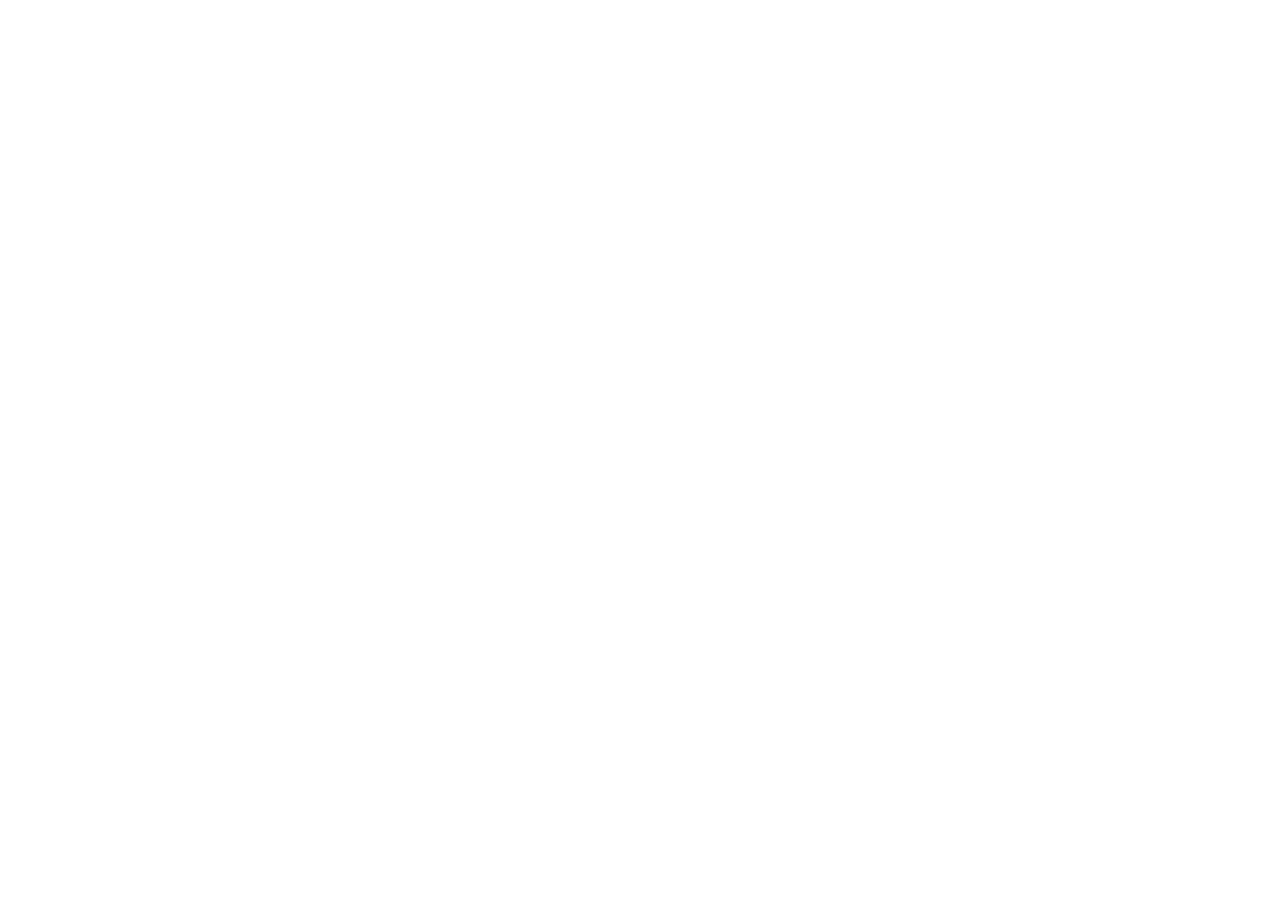
==== enroll.html @ 3b0930cd "Merge pull request #9 from jhakezebedee/fix-skeleton" ====
<!DOCTYPE html>
<html lang="en">
<head>
    <meta charset="UTF-8">
    <meta name="viewport" content="width=device-width, initial-scale=1.0">
    <title>Enroll</title>
    <link rel="stylesheet" href="./css/global.css">
    <link rel="stylesheet" href="./css/enroll.css">
</head>
<body>
    <!-- REMEMBER TO PUT CONTAINERS INSIDE EACH SECTION LIKE IN INDEX.HTML -->
</body>
</html>
---- css/global.css ----
* {
    font-family: -apple-system, BlinkMacSystemFont, 'Segoe UI', Roboto, Oxygen, Ubuntu, Cantarell, 'Open Sans', 'Helvetica Neue', sans-serif;
    box-sizing: border-box;
    padding: 0;
    margin: 0;
}

.container {
    margin: 0 auto;
}

@media (min-width: 576px) {
    .container {
        width: 540px;
    }
}

@media (min-width: 768px) {
    .container {
        width: 720px;
    }
}

@media (min-width: 992px) {
    .container {
        width: 960px;
    }
}

@media (min-width: 1200px) {
    .container {
        width: 1140px;
    }
}

header .container {
    display: flex;
    padding-top: 16px;
    padding-bottom: 16px;
    justify-content: space-between;
}

header img {
    max-height: 25px;
}

header li {
    display: inline;
}
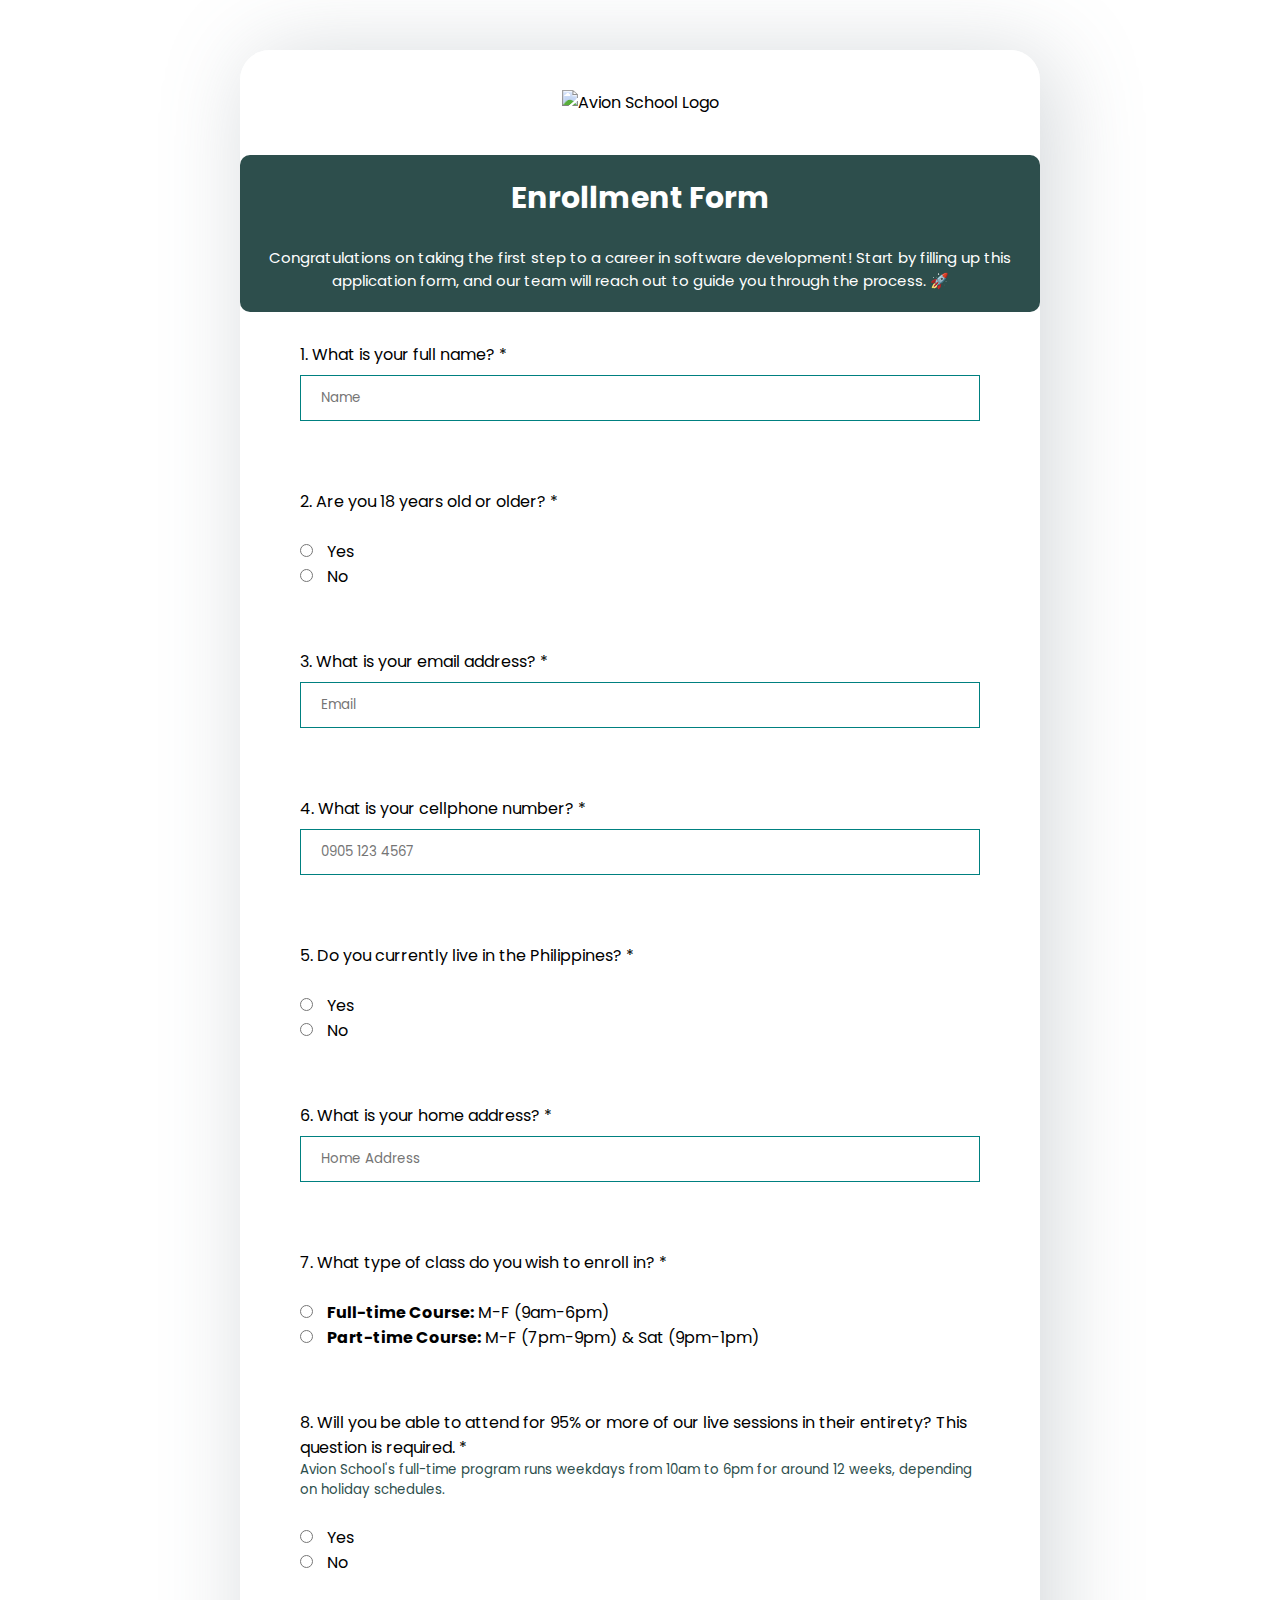
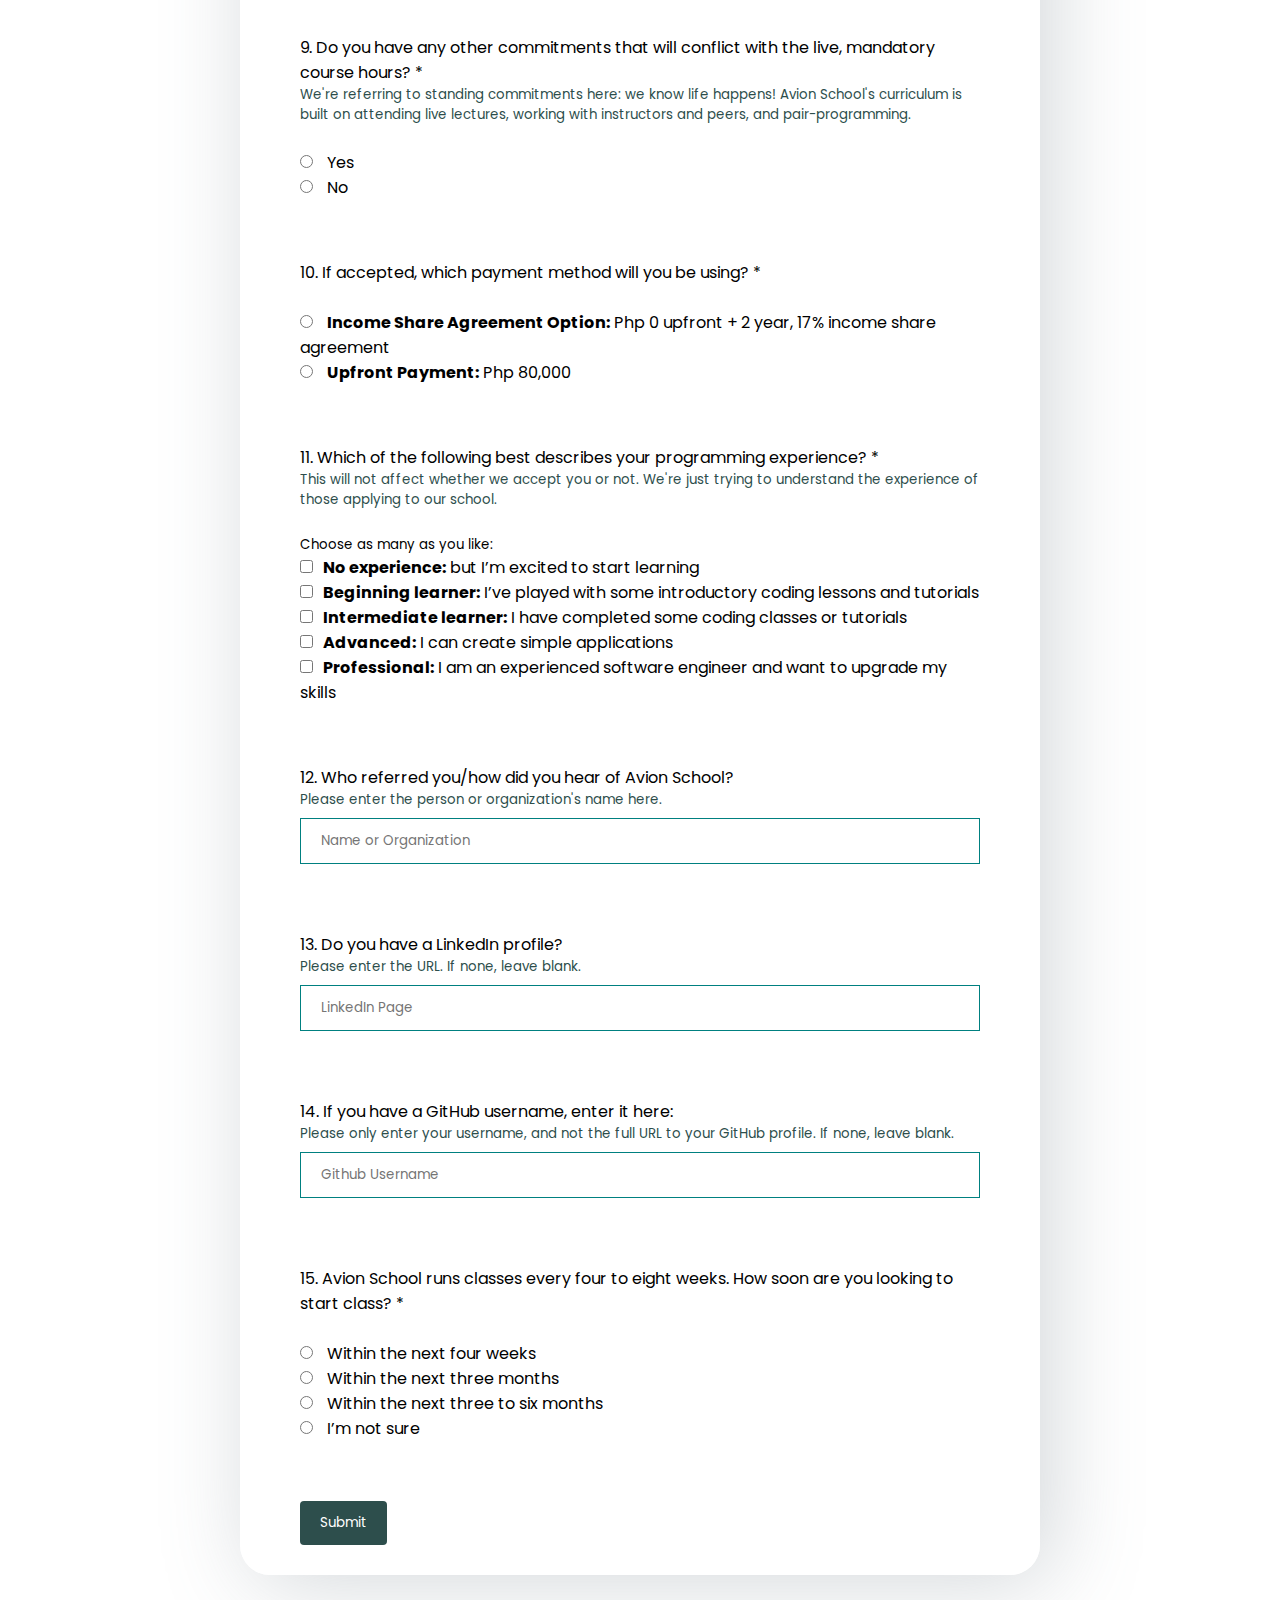
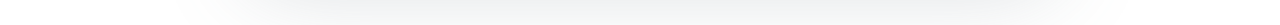
==== commit edd684ca: "finished enroll.html and enroll.css" ====
--- a/enroll.html
+++ b/enroll.html
@@ -3,11 +3,149 @@
 <head>
     <meta charset="UTF-8">
     <meta name="viewport" content="width=device-width, initial-scale=1.0">
-    <title>Enroll</title>
+    <title>Enrollment Form | Avion School</title>
     <link rel="stylesheet" href="./css/global.css">
     <link rel="stylesheet" href="./css/enroll.css">
+    <link rel="icon" href="assets/favicon.png" type="image/x-icon">
 </head>
 <body>
     <!-- REMEMBER TO PUT CONTAINERS INSIDE EACH SECTION LIKE IN INDEX.HTML -->
+    <section id="surveyForm">
+        <div class="surveyFormTop">
+            <div class="surveyLogo">
+                <img src="assets/avion_school_logo.png" alt="Avion School Logo">
+
+            </div>
+
+            <div class="formIntro">
+            <h1>Enrollment Form</h1>
+            <br>
+            <h2>Congratulations on taking the first step to a career in software development! Start by filling up this application form, and our team will reach out to guide you through the process. 🚀</h2>
+            </div>
+            
+        </div>
+      
+    
+         <form action="index.html" method="post">
+    
+            <div class="form-group">
+                <p>1. What is your full name? *</p>
+                <input type="text" name="name" class="full-name" placeholder="Name"><br>
+            </div>
+
+            <div class="form-group">
+                <p>2. Are you 18 years old or older? *</p><br>
+                <input type="radio" name="age18" id="yes" value="yes" class="input-radio">
+                <label for="yes">Yes</label><br>
+                <input type="radio" name="age18" id="no" value="no" class="input-radio">
+                <label for="no">No</label><br>
+            </div>
+    
+            <div class="form-group">
+                <p>3. What is your email address? *</p>
+                <input type="email" name="email" class="e-mail" placeholder="Email"><br>
+            </div>
+    
+            <div class="form-group">
+                <p>4. What is your cellphone number? *</p>
+                <input type="tel" name="cellphoneNumber" class="cellphone-number" placeholder="0905 123 4567"><br>
+            </div>
+
+            <div class="form-group">
+                <p>5. Do you currently live in the Philippines? *</p><br>
+                <input type="radio" name="liveinph" id="yes" value="yes" class="input-radio">
+                <label for="yes">Yes</label><br>
+                <input type="radio" name="liveinph" id="no" value="no" class="input-radio">
+                <label for="no">No</label><br>
+            </div>
+
+            <div class="form-group">
+                <p>6. What is your home address? *</p>
+                <input type="text" name="homeAddress" class="home-address" placeholder="Home Address"><br>
+            </div>
+
+            <div class="form-group">
+                <p>7. What type of class do you wish to enroll in? *</p><br>
+                <input type="radio" name="classtype" id="full-time" value="full-time" class="input-radio">
+                <label for="full-time"><span><strong>Full-time Course:</strong></span> M-F (9am-6pm)</label><br>
+                <input type="radio" name="classtype" id="part-time" value="part-time" class="input-radio">
+                <label for="part-time"><span><strong>Part-time Course:</strong></span> M-F (7pm-9pm) & Sat (9pm-1pm)</label><br>
+            </div>
+
+            <div class="form-group">
+                <p>8. Will you be able to attend for 95% or more of our live sessions in their entirety? This question is required. *</p>
+                <p class="secondpar">Avion School's full-time program runs weekdays from 10am to 6pm for around 12 weeks, depending on holiday schedules. </p><br>
+                <input type="radio" name="attend" id="yes" value="yes" class="input-radio">
+                <label for="yes">Yes</label><br>
+                <input type="radio" name="attend" id="no" value="no" class="input-radio">
+                <label for="no">No</label><br>
+            </div>
+
+            <div class="form-group">
+                <p>9. Do you have any other commitments that will conflict with the live, mandatory course hours? *</p>
+                <p class="secondpar">We're referring to standing commitments here: we know life happens! Avion School's curriculum is built on attending live lectures, working with instructors and peers, and pair-programming.</p><br>
+                <input type="radio" name="commitments" id="yes" value="yes" class="input-radio">
+                <label for="yes">Yes</label><br>
+                <input type="radio" name="commitments" id="no" value="no" class="input-radio">
+                <label for="no">No</label><br>
+            </div>
+
+            <div class="form-group">
+                <p>10. If accepted, which payment method will you be using? *</p><br>
+                <input type="radio" name="payment" id="income-share" value="income-share" class="input-radio">
+                <label for="income-share"><span><strong>Income Share Agreement Option:</strong></span> Php 0 upfront + 2 year, 17% income share agreement</label><br>
+                <input type="radio" name="payment" id="upfront" value="upfront" class="input-radio">
+                <label for="upfront"><span><strong>Upfront Payment:</strong></span> Php 80,000</label><br>
+            </div>
+
+            <div class="form-group">
+                <p>11. Which of the following best describes your programming experience? *</p>
+                <p class="secondpar">This will not affect whether we accept you or not. We're just trying to understand the experience of those applying to our school.</p><br>
+                <p class="thirdpar">Choose as many as you like:</p>
+                <div class="checkboxChoices">
+                    <label><input type="checkbox" name="programExp" value="no-experience" class="input-checkbox"><span><strong>No experience:</strong></span> but I’m excited to start learning</label><br>
+                    <label><input type="checkbox" name="programExp" value="beginning-learner" class="input-checkbox"><span><strong>Beginning learner:</strong></span> I’ve played with some introductory coding lessons and tutorials</label><br>
+                    <label><input type="checkbox" name="programExp" value="intermediate-learner" class="input-checkbox"><span><strong>Intermediate learner:</strong></span> I have completed some coding classes or tutorials</label><br>
+                    <label><input type="checkbox" name="programExp" value="advanced" class="input-checkbox"><span><strong>Advanced:</strong></span> I can create simple applications</label><br>
+                    <label><input type="checkbox" name="programExp" value="professional" class="input-checkbox"><span><strong>Professional:</strong></span> I am an experienced software engineer and want to upgrade my skills</label><br>
+                </div>
+            </div>
+
+            <div class="form-group">
+                <p>12. Who referred you/how did you hear of Avion School? </p>
+                <p class="secondpar">Please enter the person or organization's name here.</p>
+                <input type="text" name="referral" class="who-refer" placeholder="Name or Organization"><br>
+            </div>
+
+            <div class="form-group">
+                <p>13. Do you have a LinkedIn profile? </p>
+                <p class="secondpar">Please enter the URL. If none, leave blank.</p>
+                <input type="text" name="linkedIn" class="linkedIn-page" placeholder="LinkedIn Page"><br>
+            </div>
+
+            <div class="form-group">
+                <p>14. If you have a GitHub username, enter it here: </p>
+                <p class="secondpar">Please only enter your username, and not the full URL to your GitHub profile. If none, leave blank.</p>
+                <input type="text" name="github" class="github-page" placeholder="Github Username"><br>
+            </div>
+
+            <div class="form-group">
+                <p>15. Avion School runs classes every four to eight weeks. How soon are you looking to start class? *</p><br>
+                <input type="radio" name="startclass" id="four-weeks" value="four-weeks" class="input-radio">
+                <label for="four-weeks">Within the next four weeks</label><br>
+                <input type="radio" name="startclass" id="three-months" value="three-months" class="input-radio">
+                <label for="three-months">Within the next three months</label><br>
+                <input type="radio" name="startclass" id="three-to-six-months" value="three-to-six-months" class="input-radio">
+                <label for="three-to-six-months">Within the next three to six months</label><br>
+                <input type="radio" name="startclass" id="not-sure" value="not-sure" class="input-radio">
+                <label for="not-sure">I’m not sure</label><br>
+            </div>
+
+                
+            <div class="form-group">
+            <button type="submit" id="submit" class="submit-button">Submit</button>
+            </div>
+      </form>  
+    </section> 
 </body>
 </html>--- a/css/global.css
+++ b/css/global.css
@@ -1,5 +1,7 @@
+@import url('https://fonts.googleapis.com/css2?family=Poppins:ital,wght@0,100;0,200;0,300;0,400;0,500;0,600;0,700;0,800;0,900;1,100;1,200;1,300;1,400;1,500;1,600;1,700;1,800;1,900&display=swap');
+
 * {
-    font-family: -apple-system, BlinkMacSystemFont, 'Segoe UI', Roboto, Oxygen, Ubuntu, Cantarell, 'Open Sans', 'Helvetica Neue', sans-serif;
+    font-family: 'Poppins',"Segoe UI","Roboto","Oxygen","Ubuntu","Cantarell","Fira Sans","Droid Sans","Helvetica Neue",sans-serif;
     box-sizing: border-box;
     padding: 0;
     margin: 0;
@@ -9,41 +11,194 @@
     margin: 0 auto;
 }
 
-@media (min-width: 576px) {
+@media (max-width: 9999px) {
+    .container {
+        width: 1140px;
+    }
+}
+
+@media (max-width: 1200px) {
+    .container {
+        width: 960px;
+    }
+}
+
+@media (max-width: 992px) {
+    .container {
+        width: 720px;
+    }
+}
+
+@media (max-width: 768px) {
     .container {
         width: 540px;
     }
 }
 
-@media (min-width: 768px) {
-    .container {
-        width: 720px;
-    }
-}
-
-@media (min-width: 992px) {
-    .container {
-        width: 960px;
-    }
-}
-
-@media (min-width: 1200px) {
-    .container {
-        width: 1140px;
-    }
+@media (max-width: 576px) {
+    .container {
+        width: 95%;
+    }
+}
+
+header {
+    position: fixed;
+    top: 0;
+    width: 100%;
+    transition: background-color 200ms linear;
+    z-index: 1;
+}
+
+header.scrolled {
+    background-color: #fff !important;
+    transition: background-color 200ms linear;
+    box-shadow: 12px 7px 90px 0 rgba(110,123,131,.3);
+    background: rgb(250,250,250);
 }
 
 header .container {
     display: flex;
-    padding-top: 16px;
-    padding-bottom: 16px;
+    padding: 24px 0;
     justify-content: space-between;
 }
 
 header img {
-    max-height: 25px;
+    max-height: 30px;
+}
+
+header ul {
+    display: flex;
+    align-items: center;
 }
 
 header li {
-    display: inline;
+    list-style: none;
+    margin: 0 16px;
+    font-weight: 500;
+}
+
+header a {
+    text-decoration: none;
+    color: black;
+}
+
+header .hamburger {
+    display: none;
+    position: fixed;
+    top: 0;
+    right: 0;
+    z-index: 2;
+    padding: 24px 24px;
+    width: 78px;
+    height: 78px;
+    border-radius: 5px;
+}
+
+header .hamburger:hover {
+    background: #2d4e4c33;
+    transition: background-color 50ms linear;
+}
+
+@media (max-width: 1200px) {
+}
+
+@media (max-width: 992px) {
+}
+
+@media (max-width: 768px) {
+    header .hamburger {
+        display: block;
+    }
+    header .menu {
+        display: none;
+        position: fixed;
+        top: 0;
+        right: 0;
+        flex-direction: column;
+        margin: 0;
+        padding: 0;
+        padding-top: 64px;
+        padding-bottom: 16px;
+        background: white;
+        box-shadow: 90px 7px 90px 0 rgba(110,123,131,.5);
+        border-radius: 5px;
+    }
+    header .menu li {
+        padding: 16px 24px;
+        font-size: 24px;
+        margin: 0;
+    }    
+    header .menu li:hover {
+        background: #2d4e4c33;
+    }
+    header .expanded-menu {
+        display: block;
+    }
+}
+
+@media (max-width: 576px) {
+}
+
+.btn {
+    padding: 8px 16px;
+    border: 1px solid grey;
+    border-radius: 5px;
+    text-align: center;
+    text-decoration: none;
+    box-shadow: 12px 7px 90px 0 rgba(110,123,131,.3);
+}
+
+.btn-hollow {
+    background: none;
+    color: black;
+}
+
+.btn-hollow:hover {
+    background-color: #2d4e4c;
+    color: white;
+}
+
+.btn-solid {
+    background-color: #2d4e4c;
+    border: none;
+    color: white;
+}
+
+.btn-solid:hover {
+    background: white;
+    color: black;
+}
+
+footer {    
+    background: rgb(0,0,0);
+}
+
+footer .container {
+    color: white;
+    display: flex;
+    flex-direction: column;
+    align-items: center;
+    justify-content: center;
+    padding-top: 64px;
+    text-align: center;
+}
+
+footer .btn {
+    margin-top: 16px;
+    width: 160px;
+}
+
+footer .footer-btm {
+    margin-top: 40px;
+    padding: 16px 0;
+}
+
+.icon-source {
+    color: white;
+    font-size: 8px;
+}
+
+.icon-source a {
+    color: white;
+    text-decoration: none;
 }--- a/css/enroll.css
+++ b/css/enroll.css
@@ -0,0 +1,94 @@
+body {
+    background-color: #fff;
+    margin-top: 50px;
+    margin-bottom: 50px;
+}
+
+#surveyForm {
+    flex-direction: column;
+    text-align: center;
+    max-width: 800px;
+    margin: 0 auto;
+    border-radius: 30px 30px 30px 30px;
+    background: rgba(255, 255, 255, 0.8 );
+    box-shadow: 12px 7px 90px 0 rgba(110,123,131,.3);
+}
+
+img {
+    width: 50%;
+    padding: 40px;
+}
+
+h1 {
+    font-size: 30px;
+    color: white;
+}
+
+h2 {
+    font-size: 15px;
+    color: white;
+    font-weight: normal;
+}
+
+.formIntro {
+    background-color: #2d4e4c;
+    border-radius: 10px;
+    padding: 20px;
+}
+
+.form-group {
+    padding: 30px;
+    margin-right: 30px;
+    margin-left: 30px;
+    text-align: left;
+}
+
+input[type=text] {
+    width: 100%;
+    padding: 12px 20px;
+    margin: 8px 0;
+    box-sizing: border-box;
+    border: 1px solid teal;
+}
+
+input[type=email] {
+    width: 100%;
+    padding: 12px 20px;
+    margin: 8px 0;
+    box-sizing: border-box;
+    border: 1px solid teal;
+}
+
+input[type=tel] {
+    width: 100%;
+    padding: 12px 20px;
+    margin: 8px 0;
+    box-sizing: border-box;
+    border: 1px solid teal;
+}
+
+input[type=checkbox] {
+    margin-right: 10px;
+}
+
+input[type=radio] {
+    margin-right: 10px;
+}
+
+.secondpar{
+    font-size: smaller;
+    color: #2d4e4c;
+}
+
+.thirdpar {
+    font-size: smaller;
+}
+
+.submit-button {
+    background-color: #2d4e4c;
+    color: white;
+    padding: 12px 20px;
+    border: none;
+    border-radius: 4px;
+    cursor: pointer;
+  }